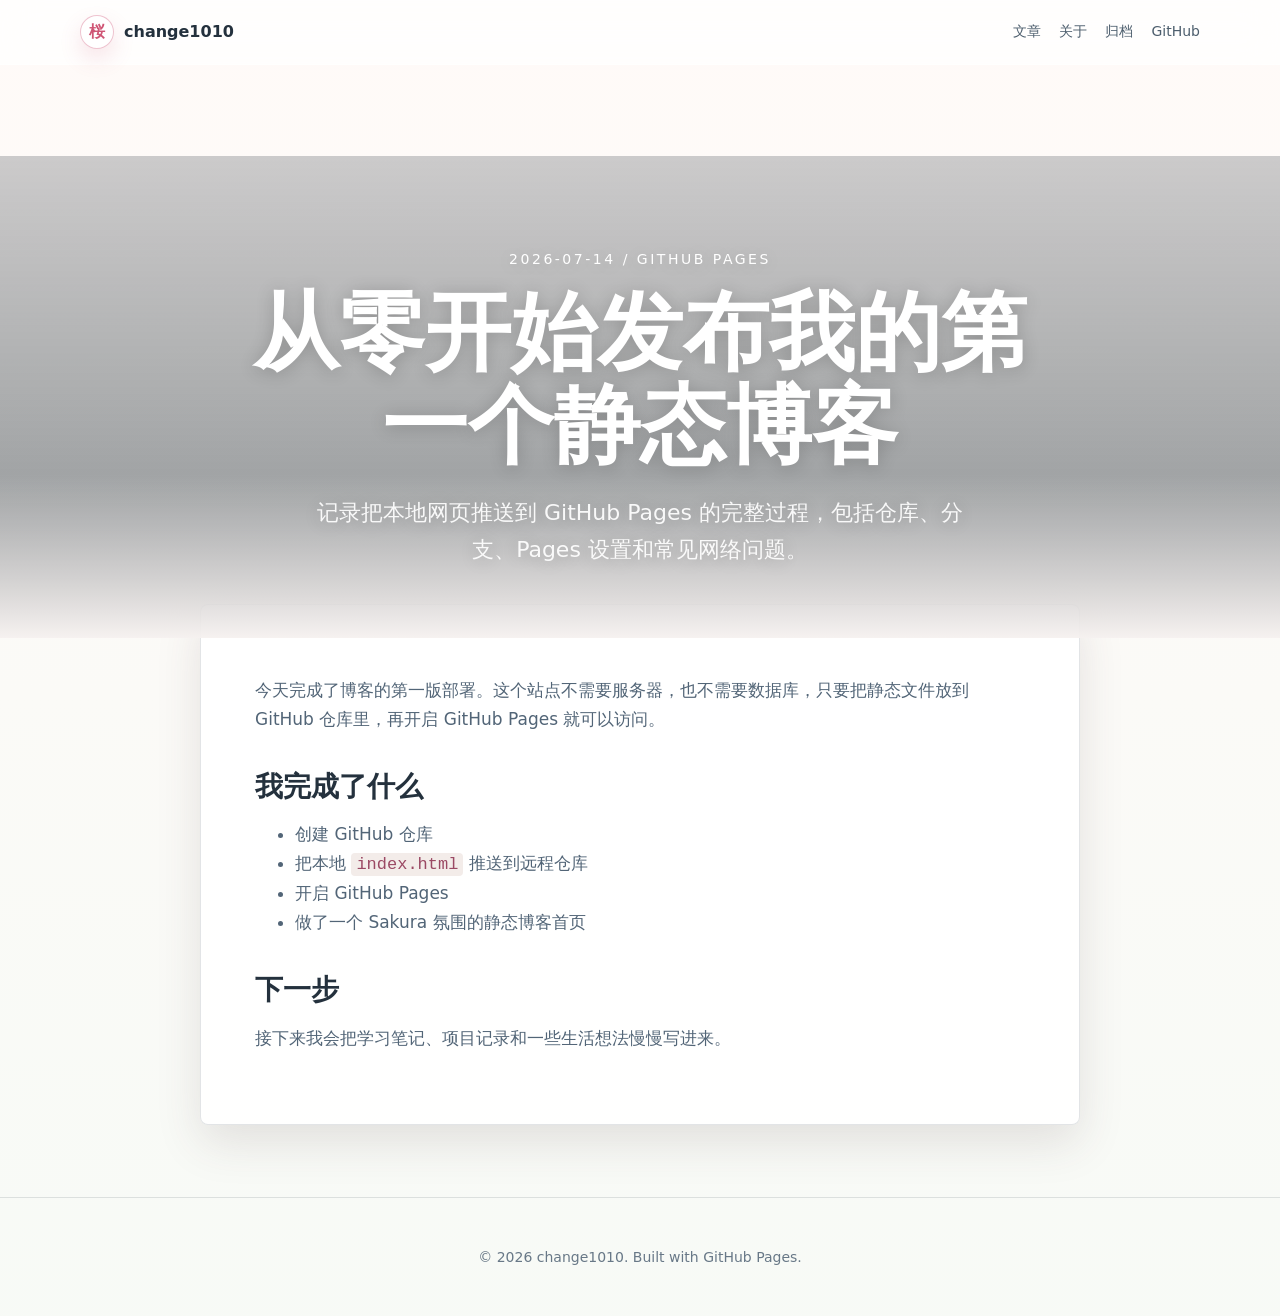
==== articles/2026-07-14-github-pages.html @ fd313d7f "Add markdown blog publishing workflow" ====
﻿<!doctype html>
<html lang="zh-CN">
<head>
  <meta charset="utf-8">
  <meta name="viewport" content="width=device-width, initial-scale=1">
  <meta name="description" content="记录把本地网页推送到 GitHub Pages 的完整过程，包括仓库、分支、Pages 设置和常见网络问题。">
  <title>从零开始发布我的第一个静态博客 - change1010 Blog</title>
  <link rel="stylesheet" href="../assets/style.css">
</head>
<body class="article-page">
<header class="site-header">
  <nav class="nav" aria-label="Main navigation">
    <a class="brand" href="../index.html#top">
      <span class="brand-mark">&#26716;</span>
      <span>change1010</span>
    </a>
    <div class="nav-links">
      <a href="../index.html#posts">&#25991;&#31456;</a>
      <a href="../index.html#about">&#20851;&#20110;</a>
      <a href="../index.html#archive">&#24402;&#26723;</a>
      <a href="https://github.com/change1010/change-blog">GitHub</a>
    </div>
  </nav>
</header>
  <section class="hero article-hero" style="--cover: url('https://images.unsplash.com/photo-1515879218367-8466d910aaa4?auto=format&fit=crop&w=900&q=80')">
    <div class="hero-content">
      <p class="eyebrow">2026-07-14 / GitHub Pages</p>
      <h1>从零开始发布我的第一个静态博客</h1>
      <p class="hero-copy">记录把本地网页推送到 GitHub Pages 的完整过程，包括仓库、分支、Pages 设置和常见网络问题。</p>
    </div>
  </section>
  <main class="article-shell">
    <article class="article-content">
<p>今天完成了博客的第一版部署。这个站点不需要服务器，也不需要数据库，只要把静态文件放到 GitHub 仓库里，再开启 GitHub Pages 就可以访问。</p>
<h2>我完成了什么</h2>
<ul>
<li>创建 GitHub 仓库</li>
<li>把本地 <code>index.html</code> 推送到远程仓库</li>
<li>开启 GitHub Pages</li>
<li>做了一个 Sakura 氛围的静态博客首页</li>
</ul>
<h2>下一步</h2>
<p>接下来我会把学习笔记、项目记录和一些生活想法慢慢写进来。</p>
    </article>
  </main>
  <footer class="site-footer">
    <p>&copy; 2026 change1010. Built with GitHub Pages.</p>
  </footer>
</body>
</html>
---- assets/style.css ----
:root {
  color-scheme: light;
  --ink: #24313d;
  --muted: #687887;
  --paper: #fffaf8;
  --surface: rgba(255, 255, 255, 0.86);
  --line: rgba(36, 49, 61, 0.13);
  --sakura: #e78aa2;
  --sakura-strong: #cf5575;
  --leaf: #668c73;
  --sky: #7ea0b8;
  --gold: #be8f42;
  --shadow: 0 18px 45px rgba(74, 57, 62, 0.13);
  font-family: "Microsoft YaHei", "PingFang SC", "Noto Sans SC", system-ui, sans-serif;
}

* {
  box-sizing: border-box;
}

html {
  scroll-behavior: smooth;
}

body {
  margin: 0;
  color: var(--ink);
  background: linear-gradient(180deg, rgba(255, 250, 248, 0.9), rgba(247, 250, 246, 0.95)), var(--paper);
  line-height: 1.7;
}

a {
  color: inherit;
  text-decoration: none;
}

img {
  display: block;
  max-width: 100%;
}

.site-header {
  position: fixed;
  z-index: 20;
  top: 0;
  right: 0;
  left: 0;
  border-bottom: 1px solid rgba(255, 255, 255, 0.46);
  background: rgba(255, 255, 255, 0.72);
  backdrop-filter: blur(18px);
}

.nav {
  display: flex;
  align-items: center;
  justify-content: space-between;
  width: min(1120px, calc(100% - 32px));
  min-height: 64px;
  margin: 0 auto;
  gap: 20px;
}

.brand {
  display: inline-flex;
  align-items: center;
  gap: 10px;
  font-weight: 700;
}

.brand-mark {
  display: grid;
  width: 34px;
  height: 34px;
  place-items: center;
  border: 1px solid rgba(207, 85, 117, 0.35);
  border-radius: 50%;
  background: #fff;
  color: var(--sakura-strong);
  box-shadow: 0 10px 22px rgba(207, 85, 117, 0.16);
}

.nav-links {
  display: flex;
  align-items: center;
  gap: 18px;
  color: #4d5e6d;
  font-size: 14px;
  white-space: nowrap;
}

.nav-links a {
  border-bottom: 2px solid transparent;
  padding: 18px 0 16px;
}

.nav-links a:hover {
  border-color: var(--sakura);
  color: var(--sakura-strong);
}

.hero {
  position: relative;
  display: grid;
  min-height: 92vh;
  place-items: center;
  overflow: hidden;
  padding: 96px 20px 78px;
  color: #fff;
  isolation: isolate;
}

.hero::before {
  position: absolute;
  inset: 0;
  z-index: -2;
  content: "";
  background: linear-gradient(180deg, rgba(28, 37, 45, 0.22), rgba(28, 37, 45, 0.5)), url("https://images.unsplash.com/photo-1522383225653-ed111181a951?auto=format&fit=crop&w=1800&q=85") center / cover;
  transform: scale(1.02);
}

.hero::after {
  position: absolute;
  inset: auto 0 0;
  z-index: -1;
  height: 34%;
  content: "";
  background: linear-gradient(180deg, transparent, rgba(255, 250, 248, 0.92));
}

.hero-content {
  width: min(820px, 100%);
  text-align: center;
  text-shadow: 0 2px 18px rgba(0, 0, 0, 0.2);
}

.eyebrow {
  margin: 0 0 14px;
  font-size: 14px;
  letter-spacing: 0.18em;
  text-transform: uppercase;
}

h1 {
  margin: 0;
  font-size: clamp(42px, 8vw, 86px);
  font-weight: 800;
  line-height: 1.08;
}

.hero-copy {
  width: min(660px, 100%);
  margin: 22px auto 0;
  color: rgba(255, 255, 255, 0.92);
  font-size: clamp(17px, 2.5vw, 22px);
}

.hero-actions {
  display: flex;
  flex-wrap: wrap;
  justify-content: center;
  gap: 12px;
  margin-top: 34px;
}

.button {
  display: inline-flex;
  min-height: 44px;
  align-items: center;
  justify-content: center;
  border: 1px solid rgba(255, 255, 255, 0.56);
  border-radius: 6px;
  padding: 10px 18px;
  background: rgba(255, 255, 255, 0.18);
  color: #fff;
  font-weight: 700;
  backdrop-filter: blur(12px);
}

.button.primary {
  border-color: transparent;
  background: #fff;
  color: var(--sakura-strong);
  text-shadow: none;
}

.petal {
  position: absolute;
  z-index: 1;
  top: -40px;
  width: 14px;
  height: 10px;
  border-radius: 100% 0 100% 0;
  background: rgba(255, 196, 213, 0.84);
  filter: drop-shadow(0 8px 12px rgba(109, 47, 64, 0.12));
  animation: fall 13s linear infinite;
}

.petal:nth-child(1) { left: 8%; animation-delay: 0s; }
.petal:nth-child(2) { left: 22%; animation-delay: 4s; animation-duration: 16s; }
.petal:nth-child(3) { left: 43%; animation-delay: 1.4s; animation-duration: 14s; }
.petal:nth-child(4) { left: 66%; animation-delay: 6s; animation-duration: 17s; }
.petal:nth-child(5) { left: 85%; animation-delay: 2.5s; animation-duration: 15s; }

@keyframes fall {
  0% { transform: translate3d(0, -20px, 0) rotate(0deg); opacity: 0; }
  12% { opacity: 1; }
  100% { transform: translate3d(72px, 105vh, 0) rotate(360deg); opacity: 0; }
}

main {
  margin-top: -36px;
  background: linear-gradient(180deg, rgba(255, 250, 248, 0), var(--paper) 80px);
}

.section {
  width: min(1120px, calc(100% - 32px));
  margin: 0 auto;
  padding: 72px 0;
}

.section-heading {
  display: flex;
  align-items: end;
  justify-content: space-between;
  gap: 24px;
  margin-bottom: 26px;
}

h2 {
  margin: 0;
  font-size: clamp(26px, 4vw, 38px);
  line-height: 1.2;
}

.section-note {
  max-width: 420px;
  margin: 0;
  color: var(--muted);
  font-size: 15px;
}

.layout {
  display: grid;
  grid-template-columns: minmax(0, 1fr) 310px;
  gap: 28px;
  align-items: start;
}

.post-list {
  display: grid;
  gap: 18px;
}

.post-card {
  display: grid;
  grid-template-columns: 220px minmax(0, 1fr);
  overflow: hidden;
  border: 1px solid var(--line);
  border-radius: 8px;
  background: var(--surface);
  box-shadow: var(--shadow);
}

.post-card img {
  width: 100%;
  height: 100%;
  min-height: 190px;
  object-fit: cover;
}

.post-body {
  padding: 24px;
}

.meta {
  display: flex;
  flex-wrap: wrap;
  gap: 8px 14px;
  color: var(--muted);
  font-size: 13px;
}

.tag {
  color: var(--sakura-strong);
  font-weight: 700;
}

h3 {
  margin: 10px 0 9px;
  font-size: 22px;
  line-height: 1.34;
}

.post-body p {
  margin: 0 0 18px;
  color: #566979;
}

.read-more {
  display: inline-flex;
  align-items: center;
  gap: 8px;
  color: var(--leaf);
  font-weight: 700;
}

.read-more::after {
  content: ">";
  font-size: 14px;
}

.sidebar {
  display: grid;
  gap: 18px;
  position: sticky;
  top: 86px;
}

.panel {
  border: 1px solid var(--line);
  border-radius: 8px;
  background: rgba(255, 255, 255, 0.78);
  box-shadow: var(--shadow);
}

.profile {
  overflow: hidden;
}

.profile-cover {
  height: 94px;
  background: url("https://images.unsplash.com/photo-1490750967868-88aa4486c946?auto=format&fit=crop&w=900&q=80") center / cover;
}

.profile-body {
  padding: 0 22px 24px;
  text-align: center;
}

.avatar {
  display: grid;
  width: 82px;
  height: 82px;
  margin: -41px auto 12px;
  place-items: center;
  border: 4px solid #fff;
  border-radius: 50%;
  background: linear-gradient(135deg, #fff4f7, #e7f1ea);
  color: var(--sakura-strong);
  font-size: 28px;
  font-weight: 800;
  box-shadow: 0 12px 24px rgba(67, 55, 59, 0.15);
}

.profile h2 {
  margin: 0 0 7px;
  font-size: 20px;
}

.profile p {
  margin: 0;
  color: var(--muted);
  font-size: 14px;
}

.stats {
  display: grid;
  grid-template-columns: repeat(3, 1fr);
  gap: 1px;
  margin-top: 18px;
  overflow: hidden;
  border: 1px solid var(--line);
  border-radius: 6px;
  background: var(--line);
}

.stat {
  padding: 10px 6px;
  background: rgba(255, 255, 255, 0.76);
}

.stat strong {
  display: block;
  font-size: 18px;
}

.stat span {
  color: var(--muted);
  font-size: 12px;
}

.panel-body {
  padding: 20px 22px;
}

.panel-title {
  margin: 0 0 12px;
  font-size: 16px;
  font-weight: 800;
}

.archive-list,
.link-list {
  display: grid;
  gap: 10px;
  margin: 0;
  padding: 0;
  list-style: none;
  color: #526577;
  font-size: 14px;
}

.archive-list li,
.link-list a {
  display: flex;
  justify-content: space-between;
  gap: 12px;
  border-bottom: 1px dashed rgba(36, 49, 61, 0.16);
  padding-bottom: 9px;
}

.archive-list li:last-child,
.link-list a:last-child {
  border-bottom: 0;
  padding-bottom: 0;
}

.mood-board {
  display: grid;
  grid-template-columns: repeat(4, 1fr);
  gap: 10px;
  margin-top: 14px;
}

.swatch {
  aspect-ratio: 1;
  border-radius: 7px;
  border: 1px solid rgba(36, 49, 61, 0.12);
}

.swatch:nth-child(1) { background: var(--sakura); }
.swatch:nth-child(2) { background: var(--leaf); }
.swatch:nth-child(3) { background: var(--sky); }
.swatch:nth-child(4) { background: var(--gold); }

.about-band {
  background: linear-gradient(90deg, rgba(255, 250, 248, 0.96), rgba(255, 250, 248, 0.72)), url("https://images.unsplash.com/photo-1522748906645-95d8adfd52c7?auto=format&fit=crop&w=1600&q=82") center / cover;
  border-block: 1px solid rgba(36, 49, 61, 0.09);
}

.about-content {
  display: grid;
  grid-template-columns: minmax(0, 1fr) minmax(260px, 420px);
  gap: 38px;
  align-items: center;
}

.about-copy p {
  max-width: 680px;
  color: #526577;
  font-size: 17px;
}

.timeline {
  display: grid;
  gap: 14px;
  margin: 0;
  padding: 0;
  list-style: none;
}

.timeline li {
  border-left: 3px solid var(--sakura);
  padding: 2px 0 2px 14px;
  color: #4b5f70;
}

.timeline strong {
  display: block;
  color: var(--ink);
}

.article-page {
  padding-top: 92px;
}

.article-hero {
  min-height: 360px;
  margin-top: 64px;
  padding: 92px 20px 70px;
}

.article-hero::before {
  background: linear-gradient(180deg, rgba(28, 37, 45, 0.22), rgba(28, 37, 45, 0.5)), var(--cover) center / cover;
}

.article-shell {
  width: min(880px, calc(100% - 32px));
  margin: -34px auto 72px;
  border: 1px solid var(--line);
  border-radius: 8px;
  background: rgba(255, 255, 255, 0.9);
  box-shadow: var(--shadow);
}

.article-content {
  padding: clamp(24px, 5vw, 54px);
}

.article-content h1 {
  margin: 0 0 18px;
  color: var(--ink);
  font-size: clamp(32px, 6vw, 54px);
}

.article-content h2 {
  margin-top: 36px;
  margin-bottom: 12px;
  font-size: 28px;
}

.article-content h3 {
  margin-top: 28px;
}

.article-content p,
.article-content li {
  color: #526577;
  font-size: 17px;
}

.article-content code {
  border-radius: 4px;
  padding: 2px 5px;
  background: #f3ece9;
  color: #9b4964;
}

.article-content pre {
  overflow-x: auto;
  border-radius: 8px;
  padding: 16px;
  background: #22313d;
  color: #f8fbff;
}

.article-content pre code {
  padding: 0;
  background: transparent;
  color: inherit;
}

.site-footer {
  border-top: 1px solid var(--line);
  padding: 34px 20px;
  color: var(--muted);
  text-align: center;
  font-size: 14px;
}

@media (max-width: 860px) {
  .nav {
    align-items: flex-start;
    flex-direction: column;
    gap: 2px;
    padding: 12px 0;
  }

  .nav-links {
    width: 100%;
    overflow-x: auto;
    gap: 16px;
  }

  .nav-links a {
    padding: 4px 0 10px;
  }

  .hero {
    min-height: 88vh;
    padding-top: 132px;
  }

  .section-heading,
  .about-content {
    align-items: start;
    grid-template-columns: 1fr;
  }

  .layout {
    grid-template-columns: 1fr;
  }

  .sidebar {
    position: static;
  }
}

@media (max-width: 640px) {
  .section {
    width: min(100% - 24px, 1120px);
    padding: 52px 0;
  }

  .post-card {
    grid-template-columns: 1fr;
  }

  .post-card img {
    height: 190px;
    min-height: 0;
  }

  .post-body {
    padding: 20px;
  }

  .hero-actions {
    align-items: stretch;
    flex-direction: column;
  }

  .button {
    width: 100%;
  }
}
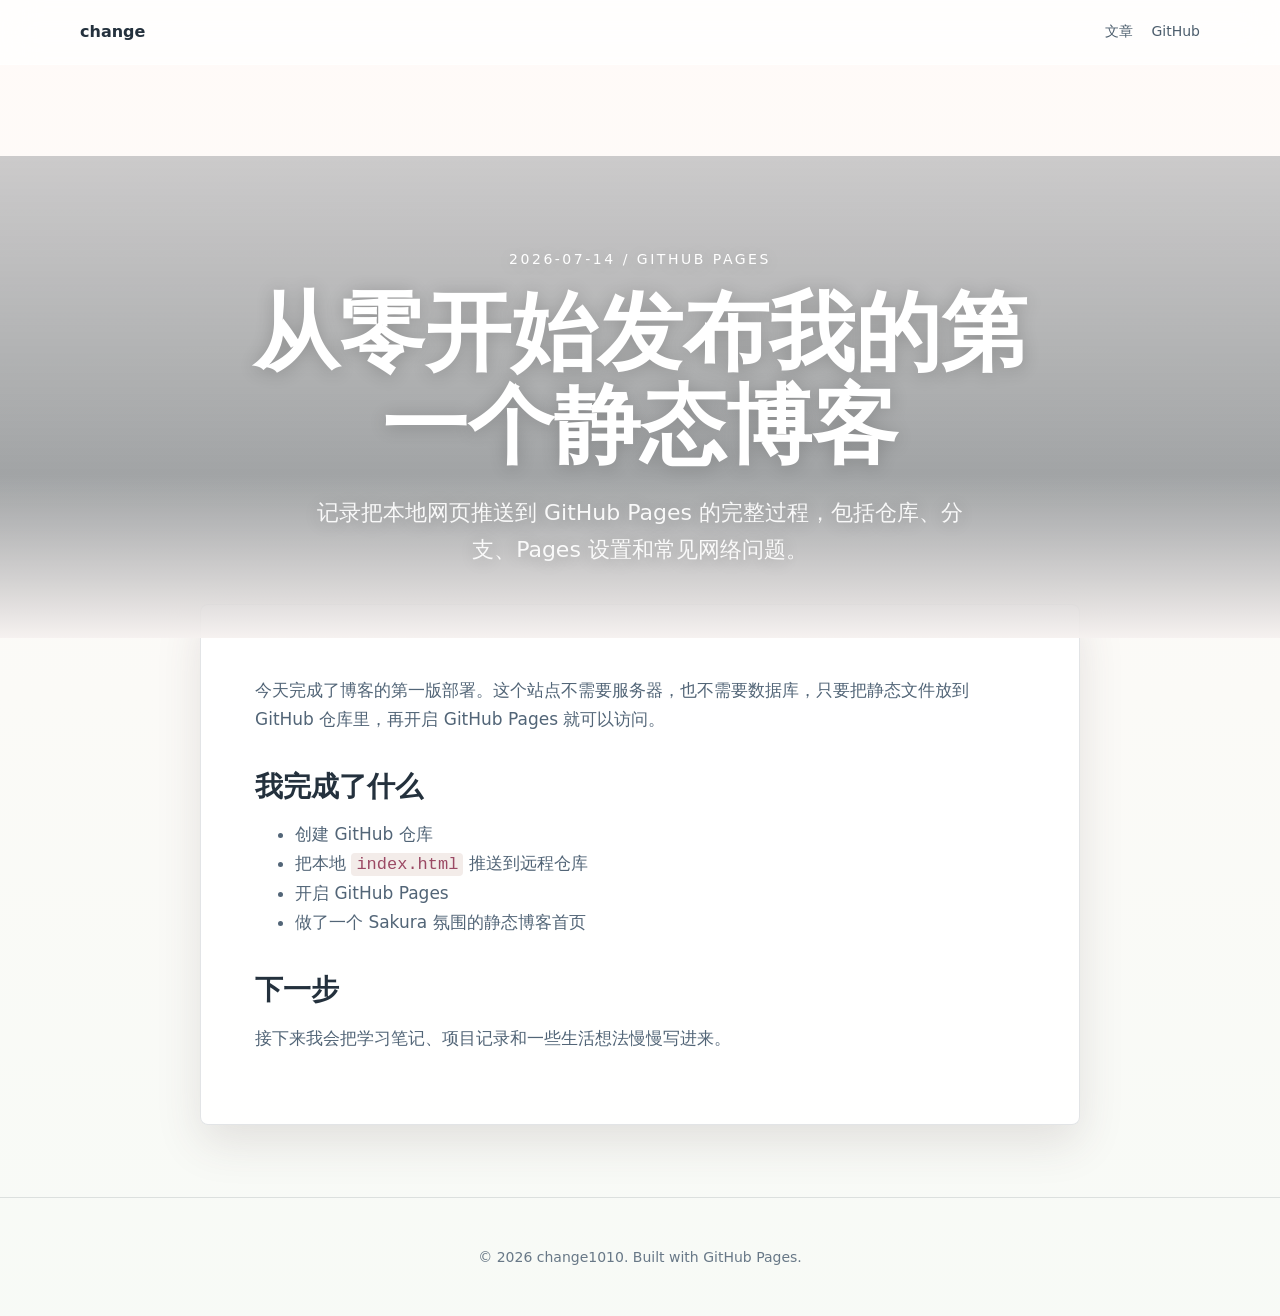
==== commit d3bc880a: "Add new post" ====
--- a/articles/2026-07-14-github-pages.html
+++ b/articles/2026-07-14-github-pages.html
@@ -11,13 +11,10 @@
 <header class="site-header">
   <nav class="nav" aria-label="Main navigation">
     <a class="brand" href="../index.html#top">
-      <span class="brand-mark">&#26716;</span>
-      <span>change1010</span>
+      <span>change</span>
     </a>
     <div class="nav-links">
       <a href="../index.html#posts">&#25991;&#31456;</a>
-      <a href="../index.html#about">&#20851;&#20110;</a>
-      <a href="../index.html#archive">&#24402;&#26723;</a>
       <a href="https://github.com/change1010/change-blog">GitHub</a>
     </div>
   </nav>
--- a/assets/style.css
+++ b/assets/style.css
@@ -450,13 +450,10 @@
 
 .about-content {
   display: grid;
-  grid-template-columns: minmax(0, 1fr) minmax(260px, 420px);
-  gap: 38px;
   align-items: center;
 }
 
 .about-copy p {
-  max-width: 680px;
   color: #526577;
   font-size: 17px;
 }
